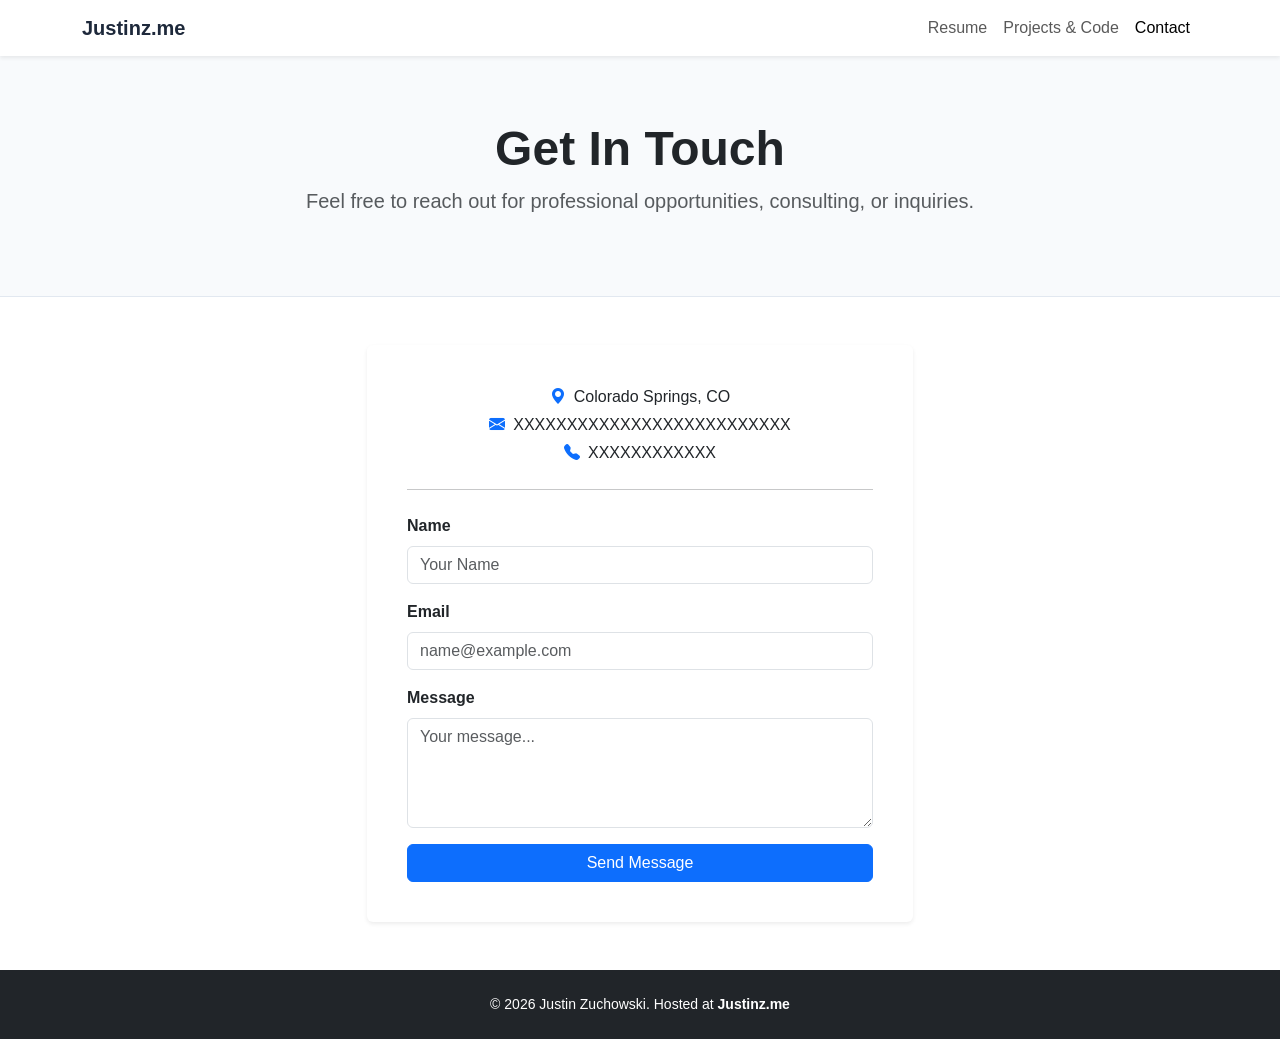
==== contact.html @ dfdf62cf "Split resume site into standalone pages Keep a single blank project template and mask displayed cont" ====
<!DOCTYPE html>
<html lang="en">
<head>
    <meta charset="UTF-8">
    <meta name="viewport" content="width=device-width, initial-scale=1.0">
    <title>Contact | Justin Zuchowski</title>
    <link href="https://cdn.jsdelivr.net/npm/bootstrap@5.3.2/dist/css/bootstrap.min.css" rel="stylesheet">
    <link rel="stylesheet" href="https://cdn.jsdelivr.net/npm/bootstrap-icons@1.11.1/font/bootstrap-icons.css">
    <link rel="stylesheet" href="style.css">
</head>
<body>
    <nav class="navbar navbar-expand-lg navbar-light bg-white sticky-top shadow-sm">
        <div class="container">
            <a class="navbar-brand" href="index.html">Justinz.me</a>
            <button class="navbar-toggler" type="button" data-bs-toggle="collapse" data-bs-target="#navbarNav" aria-controls="navbarNav" aria-expanded="false" aria-label="Toggle navigation">
                <span class="navbar-toggler-icon"></span>
            </button>
            <div class="collapse navbar-collapse" id="navbarNav">
                <ul class="navbar-nav ms-auto">
                    <li class="nav-item"><a class="nav-link" href="index.html">Resume</a></li>
                    <li class="nav-item"><a class="nav-link" href="projects.html">Projects & Code</a></li>
                    <li class="nav-item"><a class="nav-link active" href="contact.html" aria-current="page">Contact</a></li>
                </ul>
            </div>
        </div>
    </nav>

    <header class="hero-section text-center">
        <div class="container">
            <h1 class="display-5 fw-bold text-dark">Get In Touch</h1>
            <p class="lead text-muted">Feel free to reach out for professional opportunities, consulting, or inquiries.</p>
        </div>
    </header>

    <main class="container my-5">
        <div class="row justify-content-center">
            <div class="col-md-8 col-lg-6">
                <div class="card border-0 shadow-sm p-4">
                    <div class="card-body">
                        <div class="mb-4 text-center">
                            <p class="mb-1"><i class="bi bi-geo-alt-fill text-primary me-2"></i>Colorado Springs, CO</p>
                            <p class="mb-1"><i class="bi bi-envelope-fill text-primary me-2"></i>XXXXXXXXXXXXXXXXXXXXXXXXXX</p>
                            <p class="mb-0"><i class="bi bi-telephone-fill text-primary me-2"></i>XXXXXXXXXXXX</p>
                        </div>
                        <hr class="my-4">
                        <form id="contactForm">
                            <div class="mb-3">
                                <label for="name" class="form-label fw-semibold">Name</label>
                                <input type="text" class="form-control" id="name" placeholder="Your Name" required>
                            </div>
                            <div class="mb-3">
                                <label for="email" class="form-label fw-semibold">Email</label>
                                <input type="email" class="form-control" id="email" placeholder="name@example.com" required>
                            </div>
                            <div class="mb-3">
                                <label for="message" class="form-label fw-semibold">Message</label>
                                <textarea class="form-control" id="message" rows="4" placeholder="Your message..." required></textarea>
                            </div>
                            <button type="submit" class="btn btn-primary w-100">Send Message</button>
                        </form>
                    </div>
                </div>
            </div>
        </div>
    </main>

    <footer class="bg-dark text-white py-4 mt-auto">
        <div class="container text-center">
            <p class="mb-0 small">&copy; <span id="year"></span> Justin Zuchowski. Hosted at <strong>Justinz.me</strong></p>
        </div>
    </footer>
    <script src="https://cdn.jsdelivr.net/npm/bootstrap@5.3.2/dist/js/bootstrap.bundle.min.js"></script>
    <script src="script.js"></script>
</body>
</html>
---- style.css ----
:root {
    --primary-color: #1e293b;
    --accent-color: #2563eb;
    --bg-light: #f8fafc;
}

body {
    font-family: -apple-system, BlinkMacSystemFont, "Segoe UI", Roboto, "Helvetica Neue", Arial, sans-serif;
    color: #334155;
    background-color: #fff;
}

.navbar-brand {
    font-weight: 700;
    color: var(--primary-color);
}

.hero-section {
    background-color: var(--bg-light);
    border-bottom: 1px solid #e2e8f0;
    padding: 4rem 0;
}

.section-title {
    position: relative;
    padding-bottom: 0.5rem;
    margin-bottom: 1.5rem;
    font-weight: 700;
    color: var(--primary-color);
}

.section-title::after {
    content: '';
    position: absolute;
    left: 0;
    bottom: 0;
    width: 50px;
    height: 3px;
    background-color: var(--accent-color);
}

.badge-skill {
    background-color: #e0e7ff;
    color: #3730a3;
    font-weight: 500;
    font-size: 0.85rem;
    margin: 0.2rem;
    padding: 0.4em 0.8em;
}

.timeline {
    border-left: 2px solid #e2e8f0;
    padding-left: 1.5rem;
    margin-left: 0.5rem;
}

.timeline-item {
    position: relative;
    margin-bottom: 2.5rem;
}

.timeline-item::before {
    content: '';
    position: absolute;
    left: -1.95rem;
    top: 0.25rem;
    width: 12px;
    height: 12px;
    border-radius: 50%;
    background-color: var(--accent-color);
    border: 2px solid #fff;
}

.card-project {
    transition: transform 0.2s ease, box-shadow 0.2s ease;
    border: 1px solid #e2e8f0;
}

.card-project:hover {
    transform: translateY(-4px);
    box-shadow: 0 10px 15px -3px rgba(0, 0, 0, 0.1);
}

pre {
    background-color: #1e293b;
    color: #f8fafc;
    padding: 1rem;
    border-radius: 0.375rem;
    font-size: 0.875rem;
    overflow-x: auto;
}
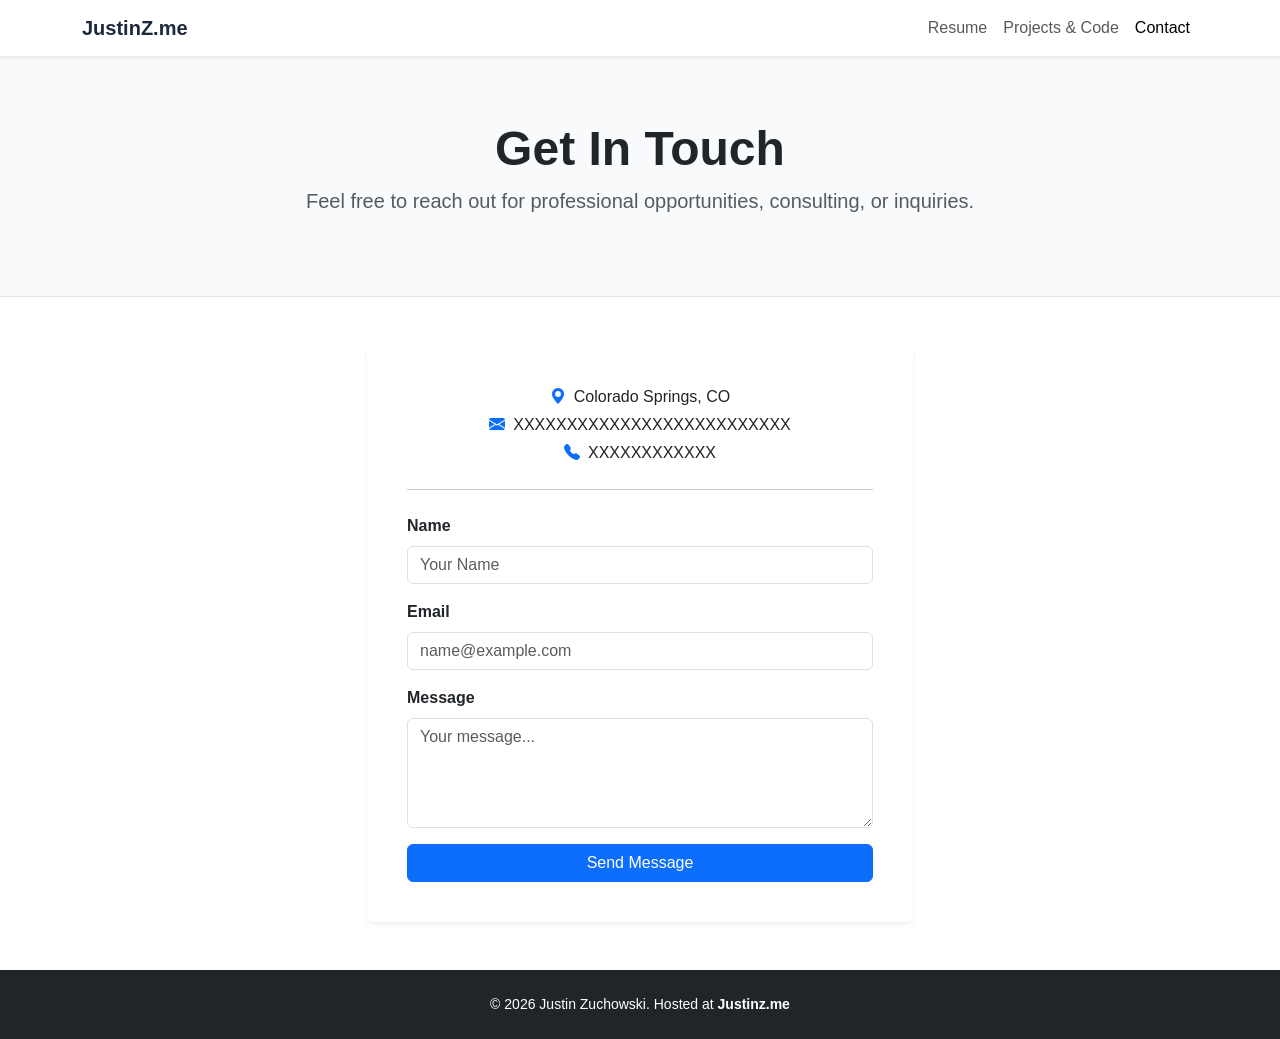
==== commit 1f2c12fe: "Update navbar brand link text from 'Justinz' to 'JustinZ'" ====
--- a/contact.html
+++ b/contact.html
@@ -1,6 +1,18 @@
 <!DOCTYPE html>
 <html lang="en">
 <head>
+    <meta charset="UTF-8">
+    <meta name="viewport" content="width=device-width, initial-scale=1.0">
+    
+    <!-- Google tag (gtag.js) -->
+<script async src="https://www.googletagmanager.com/gtag/js?id=G-02S0KTSXG8"></script>
+<script>
+  window.dataLayer = window.dataLayer || [];
+  function gtag(){dataLayer.push(arguments);}
+  gtag('js', new Date());
+
+  gtag('config', 'G-02S0KTSXG8');
+</script>
     <meta charset="UTF-8">
     <meta name="viewport" content="width=device-width, initial-scale=1.0">
     <title>Contact | Justin Zuchowski</title>
@@ -11,7 +23,7 @@
 <body>
     <nav class="navbar navbar-expand-lg navbar-light bg-white sticky-top shadow-sm">
         <div class="container">
-            <a class="navbar-brand" href="index.html">Justinz.me</a>
+            <a class="navbar-brand" href="index.html">JustinZ.me</a>
             <button class="navbar-toggler" type="button" data-bs-toggle="collapse" data-bs-target="#navbarNav" aria-controls="navbarNav" aria-expanded="false" aria-label="Toggle navigation">
                 <span class="navbar-toggler-icon"></span>
             </button>
@@ -43,19 +55,20 @@
                             <p class="mb-0"><i class="bi bi-telephone-fill text-primary me-2"></i>XXXXXXXXXXXX</p>
                         </div>
                         <hr class="my-4">
-                        <form id="contactForm">
+                        <form id="contactForm" action="contact.php" method="post">
                             <div class="mb-3">
                                 <label for="name" class="form-label fw-semibold">Name</label>
-                                <input type="text" class="form-control" id="name" placeholder="Your Name" required>
+                                <input type="text" class="form-control" id="name" name="name" maxlength="200" placeholder="Your Name" required>
                             </div>
                             <div class="mb-3">
                                 <label for="email" class="form-label fw-semibold">Email</label>
-                                <input type="email" class="form-control" id="email" placeholder="name@example.com" required>
+                                <input type="email" class="form-control" id="email" name="email" maxlength="254" placeholder="name@example.com" required>
                             </div>
                             <div class="mb-3">
                                 <label for="message" class="form-label fw-semibold">Message</label>
-                                <textarea class="form-control" id="message" rows="4" placeholder="Your message..." required></textarea>
+                                <textarea class="form-control" id="message" name="message" rows="4" maxlength="10000" placeholder="Your message..." required></textarea>
                             </div>
+                            <div id="formStatus" class="mb-3" role="status" aria-live="polite"></div>
                             <button type="submit" class="btn btn-primary w-100">Send Message</button>
                         </form>
                     </div>
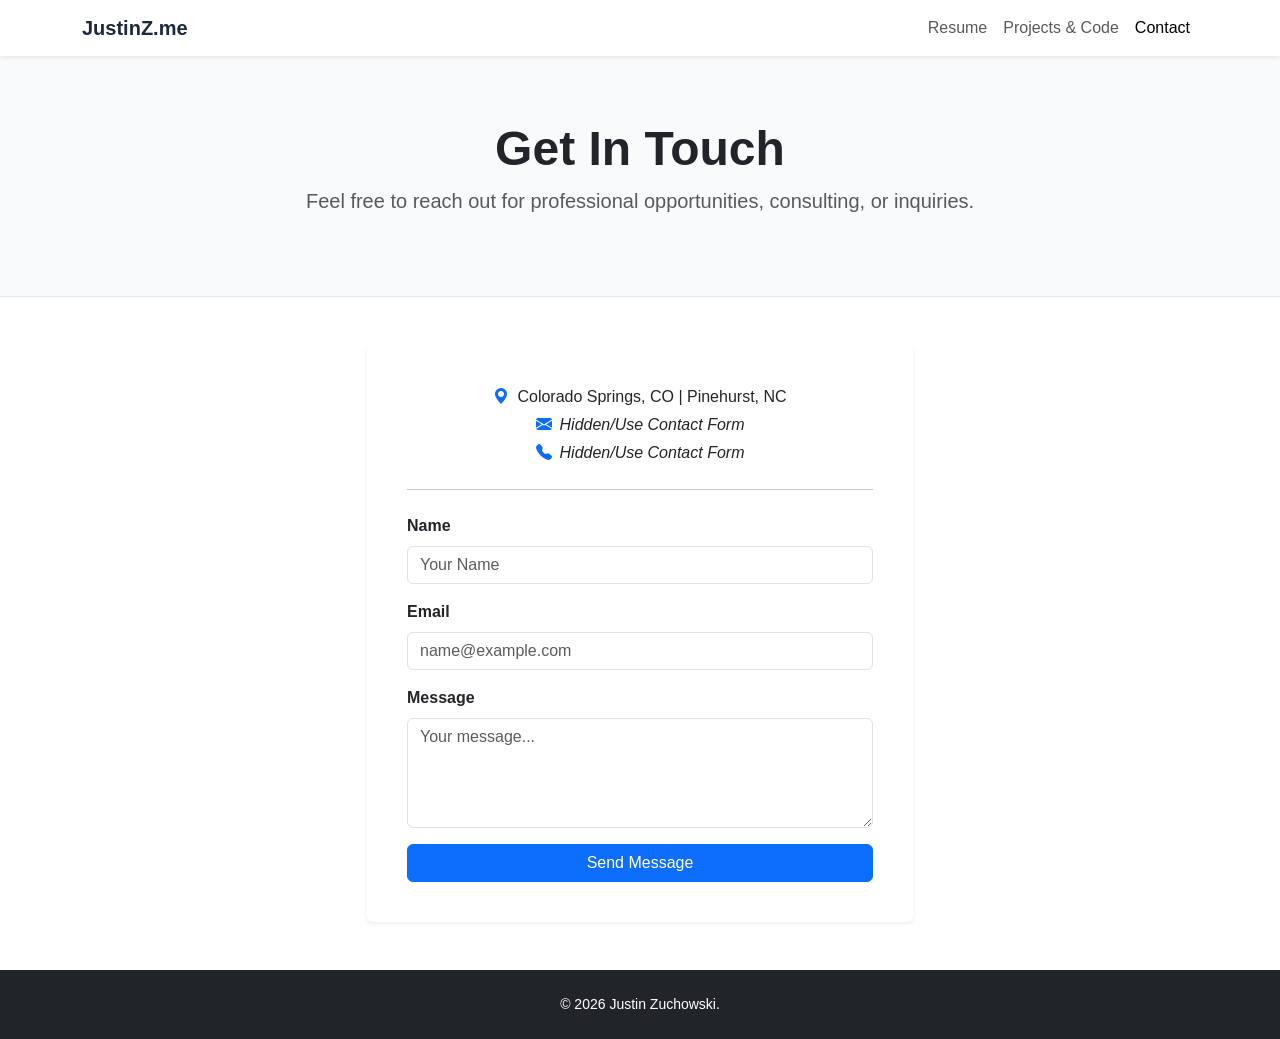
==== commit d0ff3c65: "Small changes from DEV to STG -Updated all footers to match. -Updated contact "XXX" to specific verb" ====
--- a/contact.html
+++ b/contact.html
@@ -50,9 +50,9 @@
                 <div class="card border-0 shadow-sm p-4">
                     <div class="card-body">
                         <div class="mb-4 text-center">
-                            <p class="mb-1"><i class="bi bi-geo-alt-fill text-primary me-2"></i>Colorado Springs, CO</p>
-                            <p class="mb-1"><i class="bi bi-envelope-fill text-primary me-2"></i>XXXXXXXXXXXXXXXXXXXXXXXXXX</p>
-                            <p class="mb-0"><i class="bi bi-telephone-fill text-primary me-2"></i>XXXXXXXXXXXX</p>
+                            <p class="mb-1"><i class="bi bi-geo-alt-fill text-primary me-2"></i>Colorado Springs, CO | Pinehurst, NC</p>
+                            <p class="mb-1"><i class="bi bi-envelope-fill text-primary me-2"></i><i>Hidden/Use Contact Form</i></p>
+                            <p class="mb-0"><i class="bi bi-telephone-fill text-primary me-2"></i><i>Hidden/Use Contact Form</i></p>
                         </div>
                         <hr class="my-4">
                         <form id="contactForm" action="contact.php" method="post">
@@ -79,7 +79,7 @@
 
     <footer class="bg-dark text-white py-4 mt-auto">
         <div class="container text-center">
-            <p class="mb-0 small">&copy; <span id="year"></span> Justin Zuchowski. Hosted at <strong>Justinz.me</strong></p>
+            <p class="mb-0 small">&copy; <span id="year"></span> Justin Zuchowski.</p>
         </div>
     </footer>
     <script src="https://cdn.jsdelivr.net/npm/bootstrap@5.3.2/dist/js/bootstrap.bundle.min.js"></script>
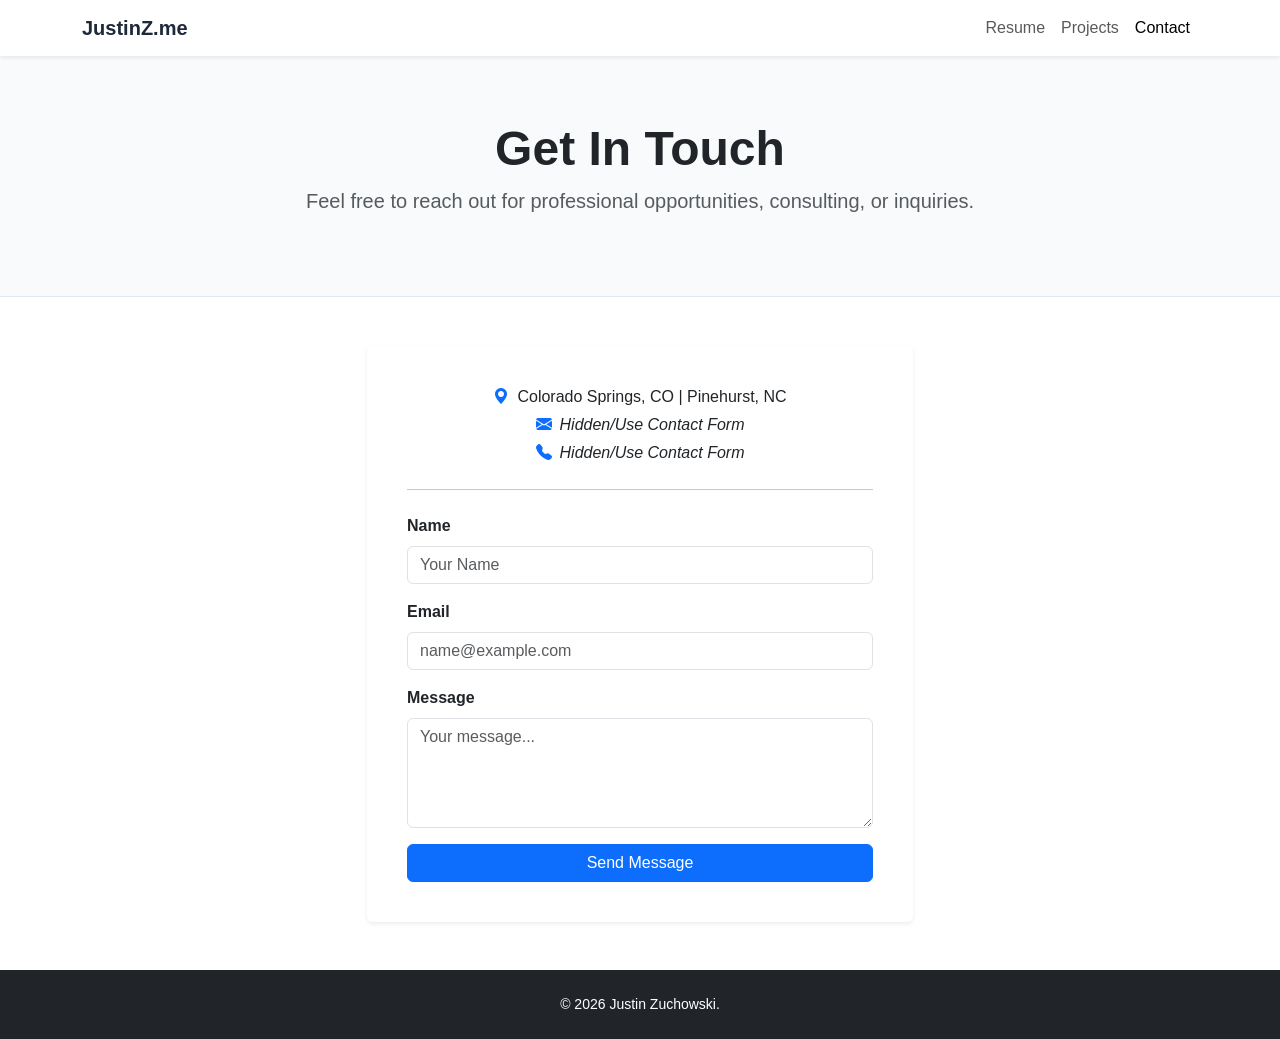
==== commit 5e2c4103: "Update page titles" ====
--- a/contact.html
+++ b/contact.html
@@ -30,7 +30,7 @@
             <div class="collapse navbar-collapse" id="navbarNav">
                 <ul class="navbar-nav ms-auto">
                     <li class="nav-item"><a class="nav-link" href="index.html">Resume</a></li>
-                    <li class="nav-item"><a class="nav-link" href="projects.html">Projects & Code</a></li>
+                    <li class="nav-item"><a class="nav-link" href="projects.html">Projects</a></li>
                     <li class="nav-item"><a class="nav-link active" href="contact.html" aria-current="page">Contact</a></li>
                 </ul>
             </div>
